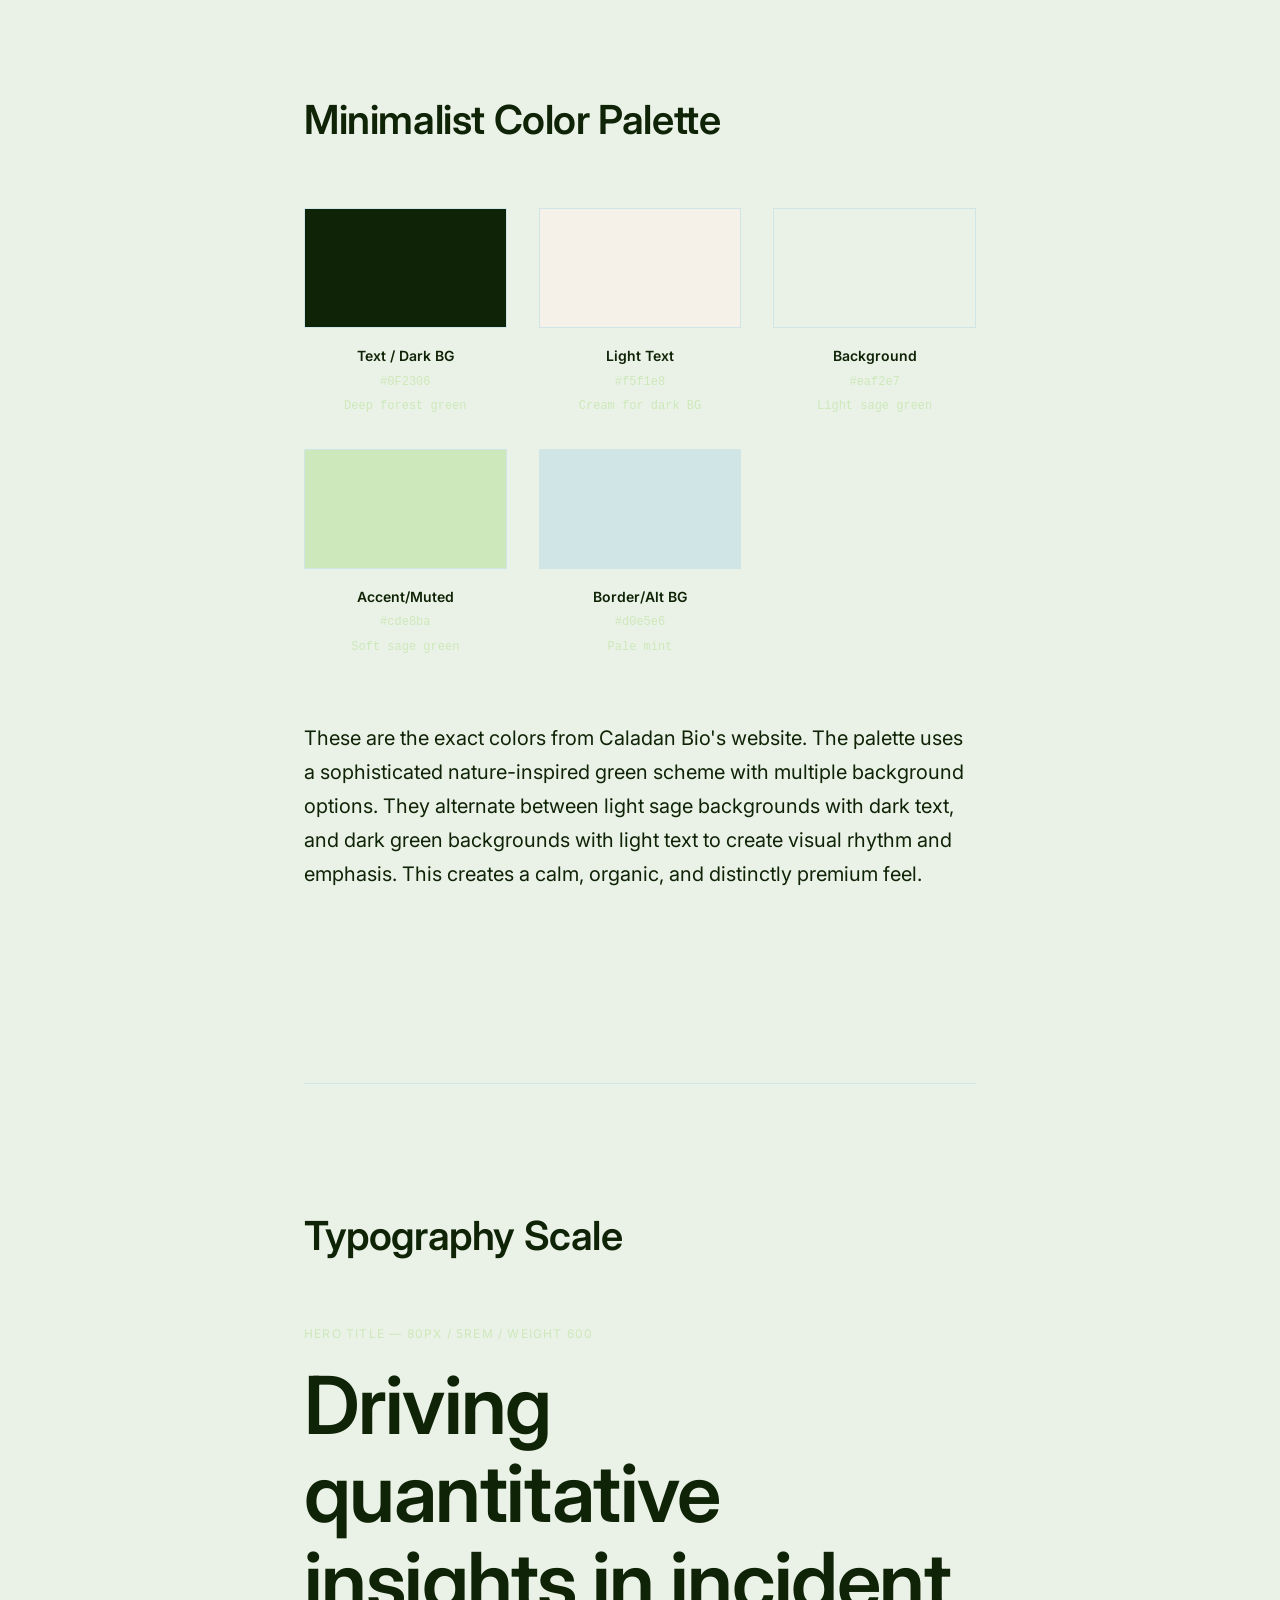
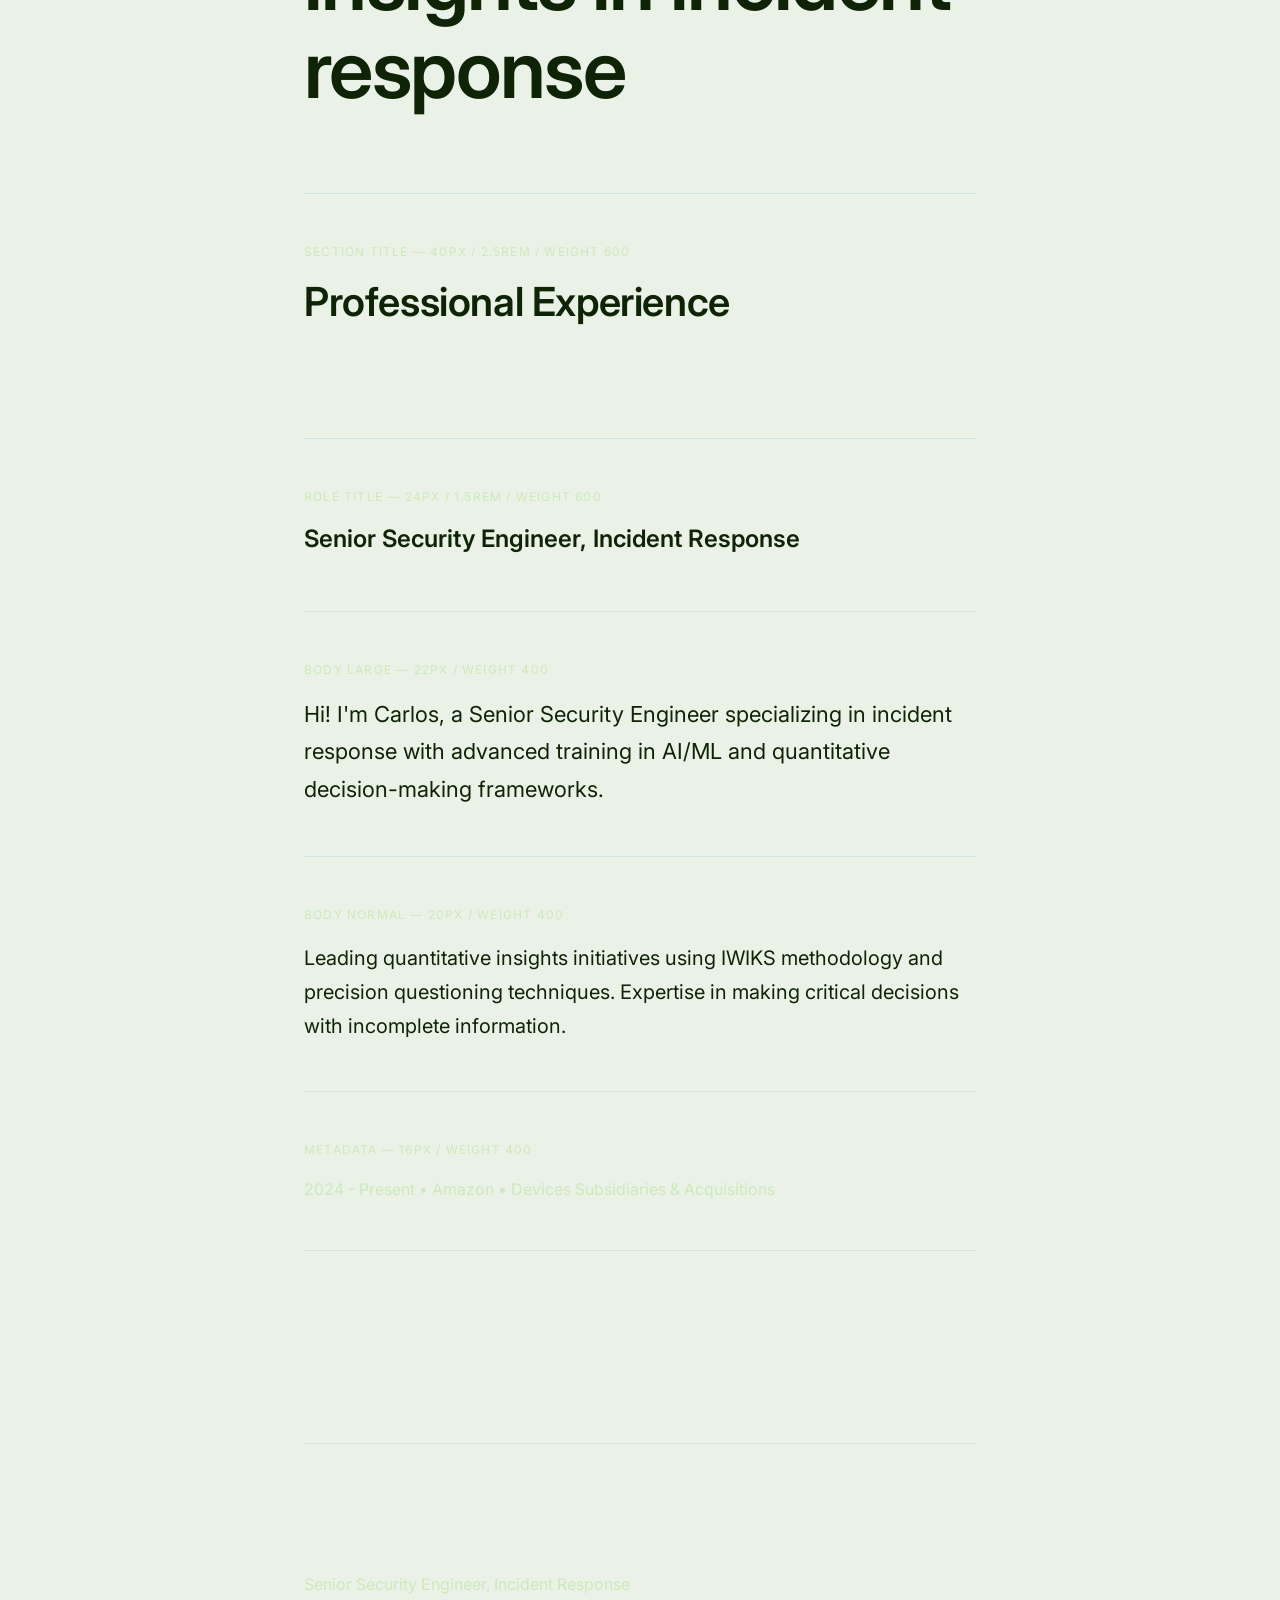
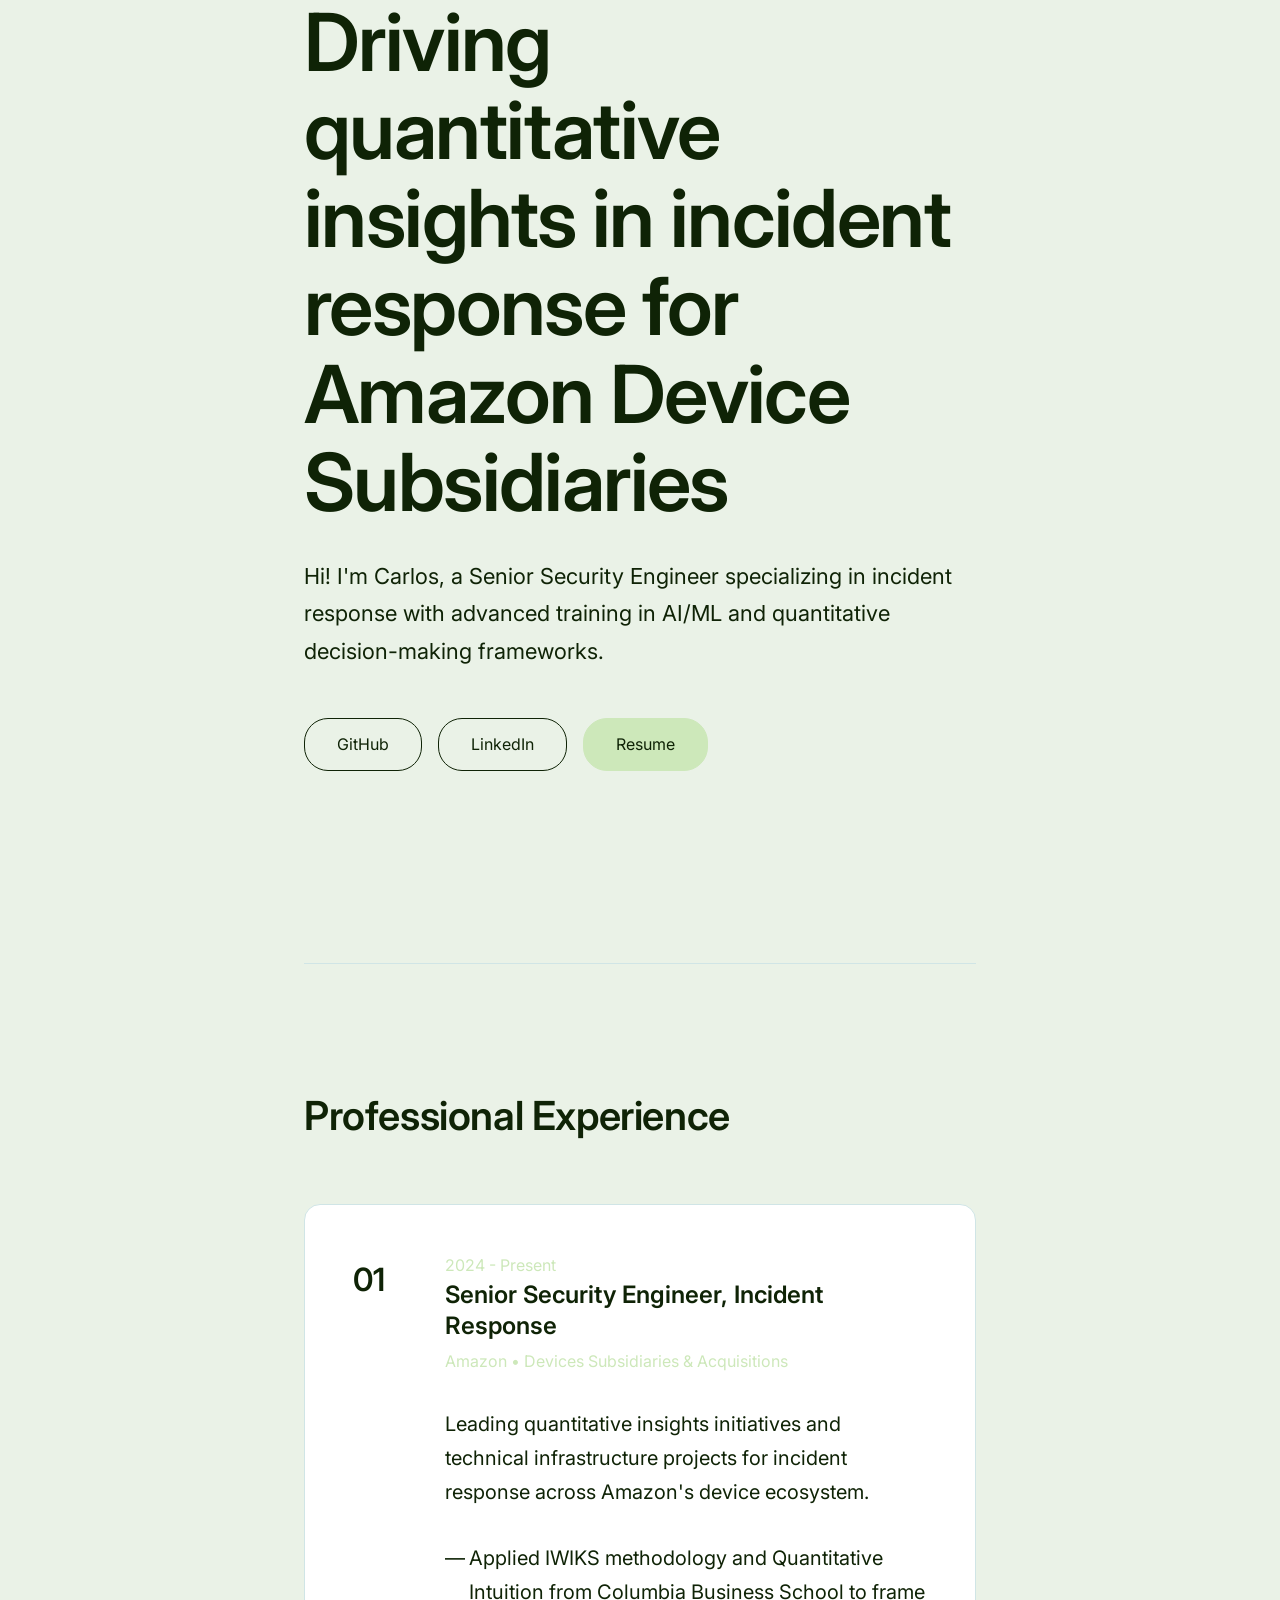
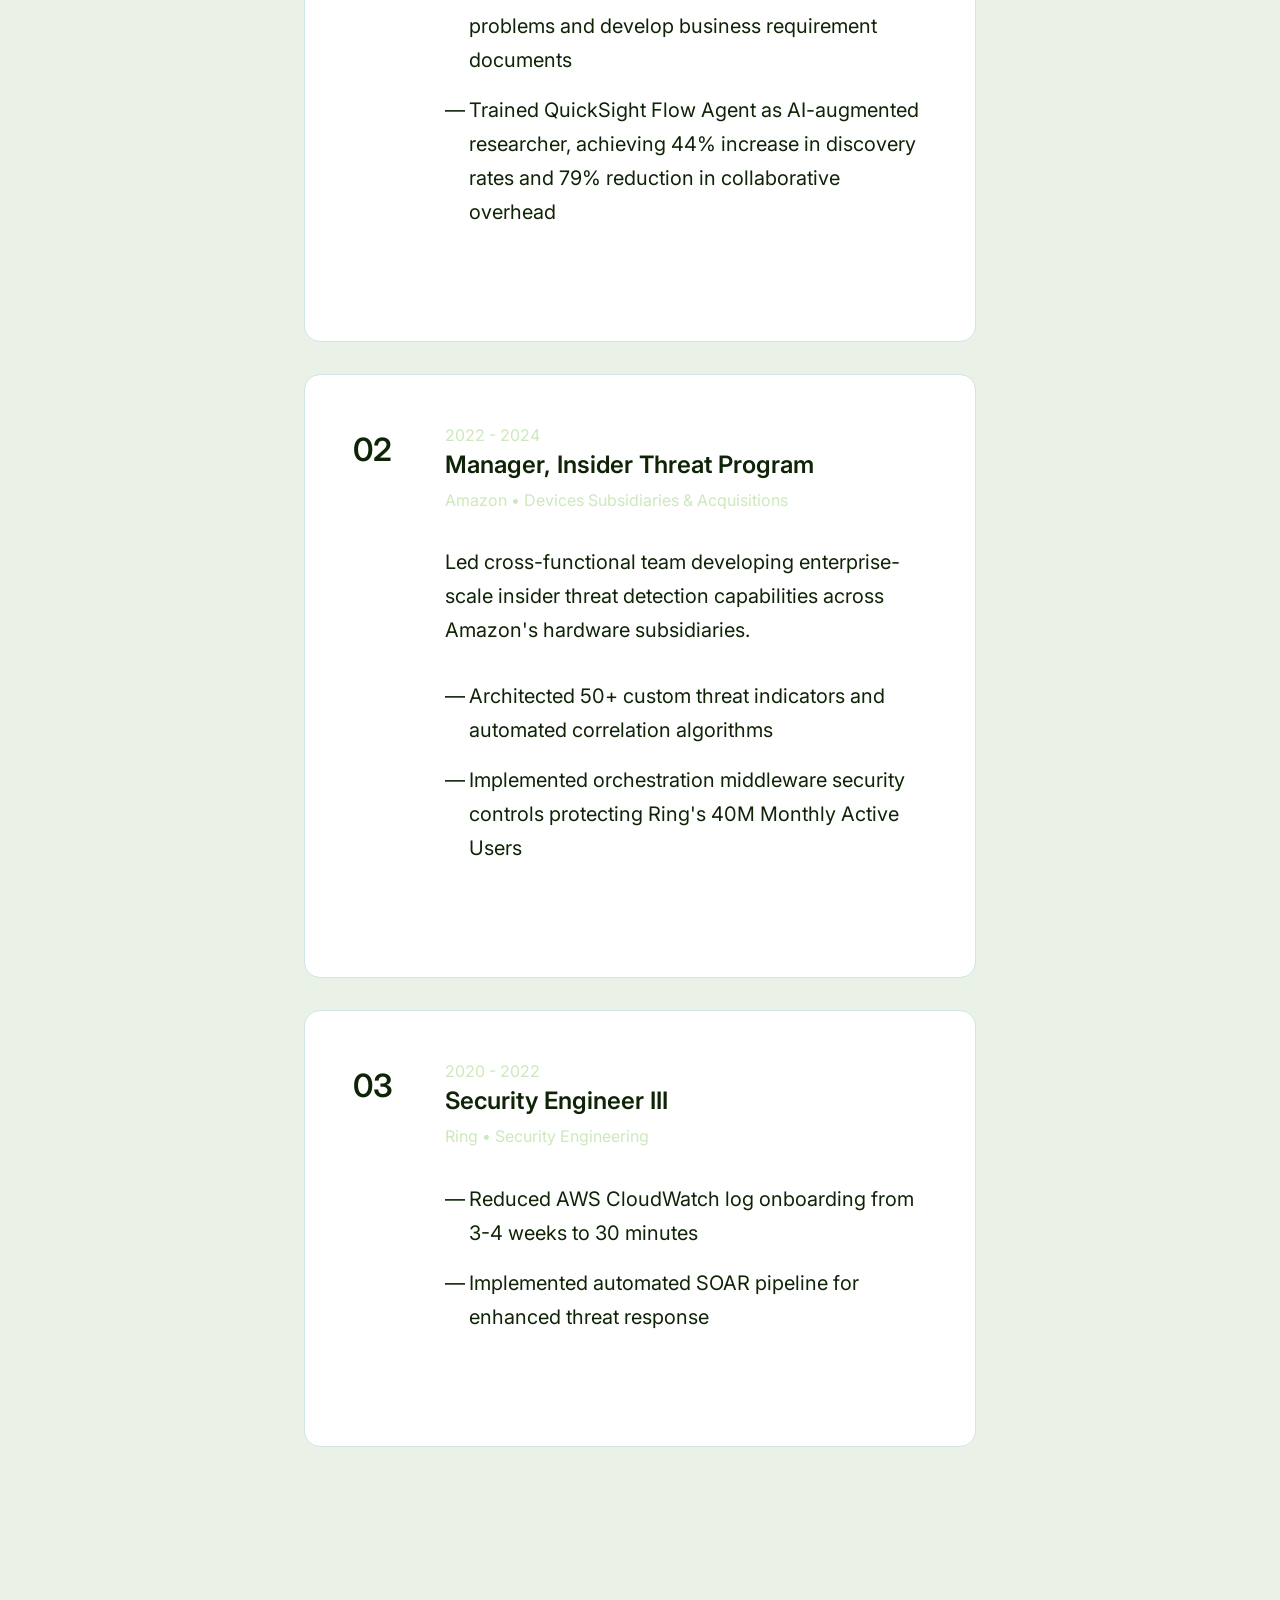
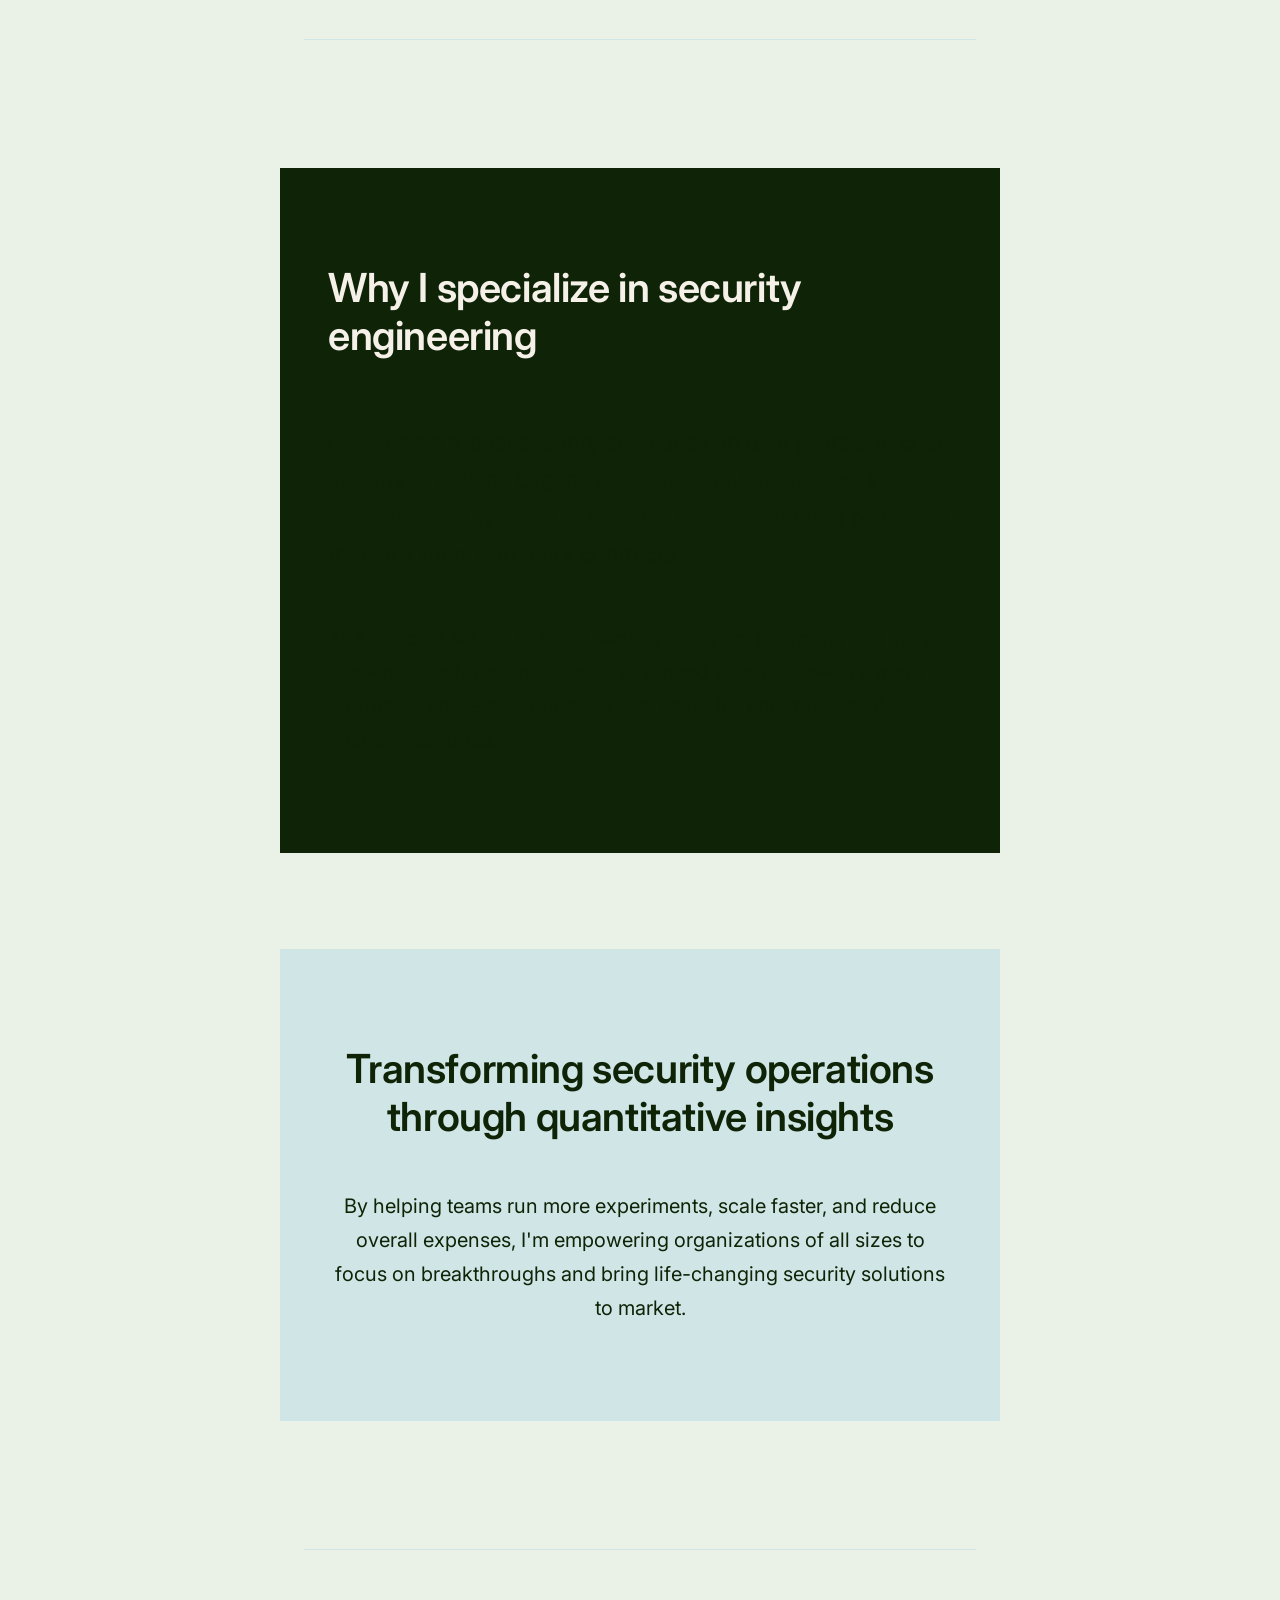
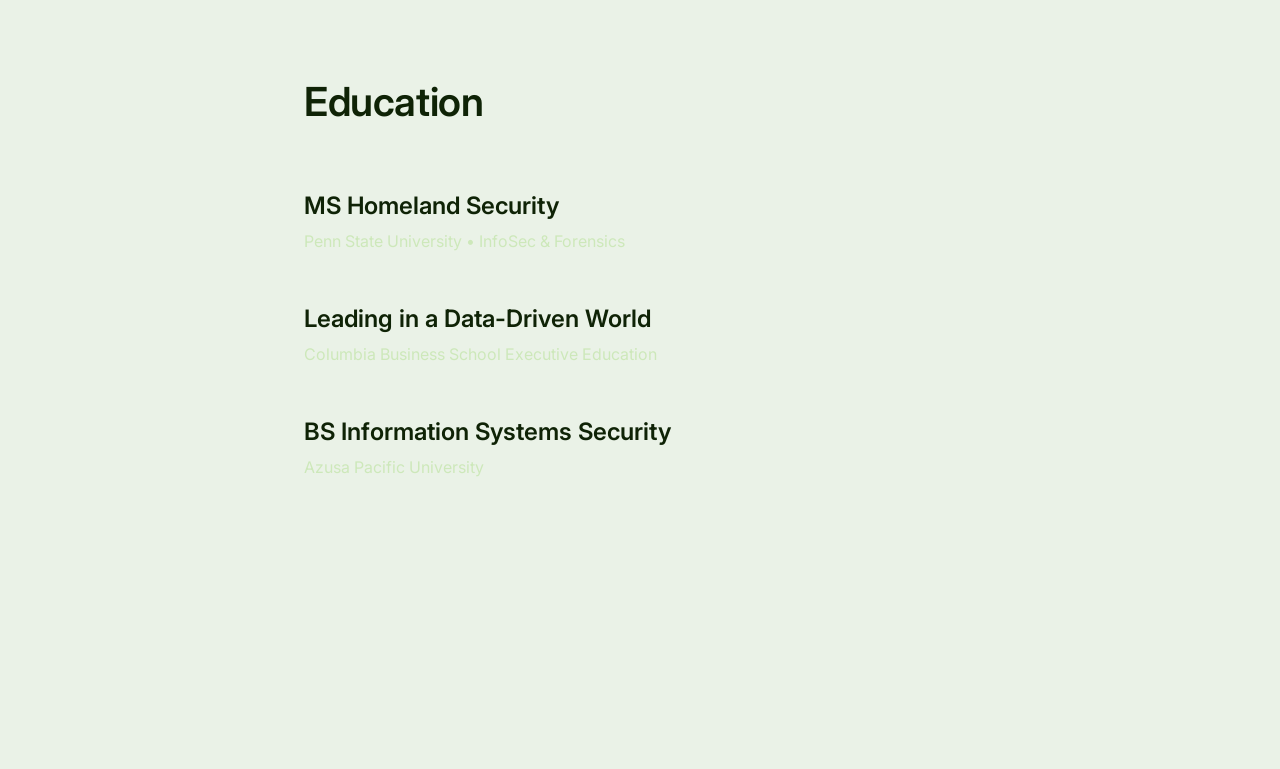
==== minimalist-sample.html @ 599f4bad "feat: implement Caladan Bio-inspired minimalist design system - Update color palette to nature-inspi" ====
<!DOCTYPE html>
<html lang="en">
<head>
    <meta charset="UTF-8">
    <meta name="viewport" content="width=device-width, initial-scale=1.0">
    <title>Minimalist Design Sample - Carlos R. Gomez</title>
    <link rel="preconnect" href="https://fonts.googleapis.com">
    <link rel="preconnect" href="https://fonts.gstatic.com" crossorigin>
    <link href="https://fonts.googleapis.com/css2?family=Inter:wght@400;600&display=swap" rel="stylesheet">
    <style>
        /* MINIMALIST COLOR PALETTE - Exact colors from Caladan Bio */
        :root {
            /* Caladan Bio's actual color palette */
            --color-text: #0F2306;           /* Deep forest green - primary text */
            --color-text-light: #f5f1e8;     /* Light text for dark backgrounds */
            --color-background: #eaf2e7;     /* Very light sage green background */
            --color-background-dark: #0F2306; /* Dark green background for contrast */
            --color-muted: #cde8ba;          /* Soft sage green for accents */
            --color-border: #d0e5e6;         /* Pale mint border */
            --color-accent: #0F2306;         /* Deep forest green for emphasis */
        }

        * {
            margin: 0;
            padding: 0;
            box-sizing: border-box;
        }

        body {
            font-family: 'Inter', -apple-system, BlinkMacSystemFont, sans-serif;
            font-size: 20px;
            line-height: 1.7;
            color: var(--color-text);
            background: var(--color-background);
            font-weight: 400;
        }

        .container {
            max-width: 720px;
            margin: 0 auto;
            padding: 0 24px;
        }

        /* TYPOGRAPHY SCALE */
        .hero-title {
            font-size: 5rem;
            line-height: 1.1;
            font-weight: 600;
            margin-bottom: 2rem;
            letter-spacing: -0.02em;
        }

        .section-title {
            font-size: 2.5rem;
            line-height: 1.2;
            font-weight: 600;
            margin-bottom: 4rem;
            letter-spacing: -0.01em;
        }

        .role-title {
            font-size: 1.5rem;
            line-height: 1.3;
            font-weight: 600;
            margin-bottom: 0.5rem;
        }

        .body-large {
            font-size: 22px;
            line-height: 1.7;
            color: var(--color-text);
        }

        .body-normal {
            font-size: 20px;
            line-height: 1.7;
            color: var(--color-text);
        }

        .metadata {
            font-size: 16px;
            line-height: 1.6;
            color: var(--color-muted);
        }

        /* SPACING */
        .section {
            margin-bottom: 12rem;
        }

        .experience-item {
            margin-bottom: 6rem;
        }

        /* LINKS & BUTTONS */
        a {
            color: var(--color-text);
            text-decoration: none;
            border-bottom: 1px solid var(--color-text);
        }

        a:hover {
            opacity: 0.6;
        }

        .button {
            display: inline-block;
            padding: 12px 32px;
            border: 1.5px solid var(--color-text);
            border-radius: 24px;
            color: var(--color-text);
            text-decoration: none;
            font-size: 16px;
            font-weight: 400;
            transition: all 0.2s ease;
        }

        .button:hover {
            background: var(--color-text);
            color: var(--color-background);
            opacity: 1;
        }

        .button-primary {
            background: var(--color-muted);
            border-color: var(--color-muted);
        }

        .button-primary:hover {
            background: var(--color-text);
            border-color: var(--color-text);
        }

        /* LISTS */
        ul {
            list-style: none;
            margin-top: 2rem;
        }

        ul li {
            margin-bottom: 1rem;
            padding-left: 1.5rem;
            position: relative;
        }

        ul li:before {
            content: "—";
            position: absolute;
            left: 0;
        }

        /* DIVIDER */
        .divider {
            height: 1px;
            background: var(--color-border);
            margin: 8rem 0;
        }

        /* CARDS - Caladan Bio Style */
        .card {
            background: white;
            border: 1px solid var(--color-border);
            border-radius: 16px;
            padding: 3rem;
            margin-bottom: 2rem;
        }

        .card-accent {
            background: var(--color-muted);
            border-color: var(--color-muted);
        }

        .section-dark {
            background: var(--color-background-dark);
            color: var(--color-text-light);
            padding: 6rem 0;
            margin-left: -24px;
            margin-right: -24px;
            padding-left: 24px;
            padding-right: 24px;
        }

        .section-dark h2,
        .section-dark h3,
        .section-dark .number {
            color: var(--color-text-light);
        }

        .section-dark .metadata {
            color: rgba(245, 241, 232, 0.7);
        }

        .section-light {
            background: var(--color-border);
            padding: 6rem 0;
            margin-left: -24px;
            margin-right: -24px;
            padding-left: 24px;
            padding-right: 24px;
        }

        .numbered-item {
            display: flex;
            gap: 2rem;
            margin-bottom: 3rem;
        }

        .number {
            font-size: 2rem;
            font-weight: 600;
            color: var(--color-text);
            min-width: 60px;
        }

        /* COLOR PALETTE SWATCHES */
        .palette {
            display: grid;
            grid-template-columns: repeat(auto-fit, minmax(200px, 1fr));
            gap: 2rem;
            margin: 4rem 0;
        }

        .swatch {
            text-align: center;
        }

        .swatch-color {
            height: 120px;
            border: 1px solid var(--color-border);
            margin-bottom: 1rem;
        }

        .swatch-label {
            font-size: 14px;
            font-weight: 600;
            margin-bottom: 0.25rem;
        }

        .swatch-value {
            font-size: 12px;
            color: var(--color-muted);
            font-family: monospace;
        }

        /* TYPOGRAPHY SAMPLES */
        .type-sample {
            margin-bottom: 3rem;
            padding-bottom: 3rem;
            border-bottom: 1px solid var(--color-border);
        }

        .type-label {
            font-size: 12px;
            color: var(--color-muted);
            text-transform: uppercase;
            letter-spacing: 0.1em;
            margin-bottom: 1rem;
        }

        @media (max-width: 768px) {
            .hero-title {
                font-size: 3rem;
            }
            .section-title {
                font-size: 2rem;
            }
            body {
                font-size: 18px;
            }
        }
    </style>
</head>
<body>
    <div class="container">
        <!-- COLOR PALETTE SECTION -->
        <section class="section" style="margin-top: 6rem;">
            <h1 class="section-title">Minimalist Color Palette</h1>
            
            <div class="palette">
                <div class="swatch">
                    <div class="swatch-color" style="background: #0F2306; border-color: #d0e5e6;"></div>
                    <div class="swatch-label">Text / Dark BG</div>
                    <div class="swatch-value">#0F2306</div>
                    <div class="swatch-value" style="margin-top: 0.25rem;">Deep forest green</div>
                </div>
                <div class="swatch">
                    <div class="swatch-color" style="background: #f5f1e8;"></div>
                    <div class="swatch-label">Light Text</div>
                    <div class="swatch-value">#f5f1e8</div>
                    <div class="swatch-value" style="margin-top: 0.25rem;">Cream for dark BG</div>
                </div>
                <div class="swatch">
                    <div class="swatch-color" style="background: #eaf2e7;"></div>
                    <div class="swatch-label">Background</div>
                    <div class="swatch-value">#eaf2e7</div>
                    <div class="swatch-value" style="margin-top: 0.25rem;">Light sage green</div>
                </div>
                <div class="swatch">
                    <div class="swatch-color" style="background: #cde8ba;"></div>
                    <div class="swatch-label">Accent/Muted</div>
                    <div class="swatch-value">#cde8ba</div>
                    <div class="swatch-value" style="margin-top: 0.25rem;">Soft sage green</div>
                </div>
                <div class="swatch">
                    <div class="swatch-color" style="background: #d0e5e6;"></div>
                    <div class="swatch-label">Border/Alt BG</div>
                    <div class="swatch-value">#d0e5e6</div>
                    <div class="swatch-value" style="margin-top: 0.25rem;">Pale mint</div>
                </div>
            </div>

            <p class="body-normal" style="margin-top: 3rem;">
                These are the exact colors from Caladan Bio's website. The palette uses a sophisticated 
                nature-inspired green scheme with multiple background options. They alternate between light 
                sage backgrounds with dark text, and dark green backgrounds with light text to create visual 
                rhythm and emphasis. This creates a calm, organic, and distinctly premium feel.
            </p>
        </section>

        <div class="divider"></div>

        <!-- TYPOGRAPHY SCALE SECTION -->
        <section class="section">
            <h1 class="section-title">Typography Scale</h1>

            <div class="type-sample">
                <div class="type-label">Hero Title — 80px / 5rem / Weight 600</div>
                <h1 class="hero-title">Driving quantitative insights in incident response</h1>
            </div>

            <div class="type-sample">
                <div class="type-label">Section Title — 40px / 2.5rem / Weight 600</div>
                <h2 class="section-title">Professional Experience</h2>
            </div>

            <div class="type-sample">
                <div class="type-label">Role Title — 24px / 1.5rem / Weight 600</div>
                <h3 class="role-title">Senior Security Engineer, Incident Response</h3>
            </div>

            <div class="type-sample">
                <div class="type-label">Body Large — 22px / Weight 400</div>
                <p class="body-large">
                    Hi! I'm Carlos, a Senior Security Engineer specializing in incident response with advanced 
                    training in AI/ML and quantitative decision-making frameworks.
                </p>
            </div>

            <div class="type-sample">
                <div class="type-label">Body Normal — 20px / Weight 400</div>
                <p class="body-normal">
                    Leading quantitative insights initiatives using IWIKS methodology and precision questioning 
                    techniques. Expertise in making critical decisions with incomplete information.
                </p>
            </div>

            <div class="type-sample">
                <div class="type-label">Metadata — 16px / Weight 400</div>
                <p class="metadata">2024 - Present • Amazon • Devices Subsidiaries & Acquisitions</p>
            </div>
        </section>

        <div class="divider"></div>

        <!-- SAMPLE HERO SECTION -->
        <section class="section">
            <p class="metadata">Senior Security Engineer, Incident Response</p>
            
            <h1 class="hero-title">Driving quantitative insights in incident response for Amazon Device Subsidiaries</h1>

            <p class="body-large" style="margin-bottom: 2rem;">
                Hi! I'm Carlos, a Senior Security Engineer specializing in incident response with advanced training 
                in AI/ML and quantitative decision-making frameworks.
            </p>

            <div style="display: flex; gap: 1rem; margin-top: 3rem;">
                <a href="#" class="button">GitHub</a>
                <a href="#" class="button">LinkedIn</a>
                <a href="#" class="button-primary button">Resume</a>
            </div>
        </section>

        <div class="divider"></div>

        <!-- SAMPLE EXPERIENCE SECTION - Caladan Bio Style with Cards -->
        <section class="section">
            <h2 class="section-title">Professional Experience</h2>

            <div class="card">
                <div class="numbered-item">
                    <div class="number">01</div>
                    <div>
                        <p class="metadata">2024 - Present</p>
                        <h3 class="role-title">Senior Security Engineer, Incident Response</h3>
                        <p class="metadata" style="margin-bottom: 2rem;">Amazon • Devices Subsidiaries & Acquisitions</p>
                        
                        <p class="body-normal" style="margin-bottom: 2rem;">
                            Leading quantitative insights initiatives and technical infrastructure projects for incident 
                            response across Amazon's device ecosystem.
                        </p>

                        <ul>
                            <li>Applied IWIKS methodology and Quantitative Intuition from Columbia Business School to frame 
                                problems and develop business requirement documents</li>
                            <li>Trained QuickSight Flow Agent as AI-augmented researcher, achieving 44% increase in discovery 
                                rates and 79% reduction in collaborative overhead</li>
                        </ul>
                    </div>
                </div>
            </div>

            <div class="card">
                <div class="numbered-item">
                    <div class="number">02</div>
                    <div>
                        <p class="metadata">2022 - 2024</p>
                        <h3 class="role-title">Manager, Insider Threat Program</h3>
                        <p class="metadata" style="margin-bottom: 2rem;">Amazon • Devices Subsidiaries & Acquisitions</p>
                        
                        <p class="body-normal" style="margin-bottom: 2rem;">
                            Led cross-functional team developing enterprise-scale insider threat detection capabilities 
                            across Amazon's hardware subsidiaries.
                        </p>

                        <ul>
                            <li>Architected 50+ custom threat indicators and automated correlation algorithms</li>
                            <li>Implemented orchestration middleware security controls protecting Ring's 40M Monthly Active Users</li>
                        </ul>
                    </div>
                </div>
            </div>

            <div class="card">
                <div class="numbered-item">
                    <div class="number">03</div>
                    <div>
                        <p class="metadata">2020 - 2022</p>
                        <h3 class="role-title">Security Engineer III</h3>
                        <p class="metadata" style="margin-bottom: 2rem;">Ring • Security Engineering</p>
                        
                        <ul>
                            <li>Reduced AWS CloudWatch log onboarding from 3-4 weeks to 30 minutes</li>
                            <li>Implemented automated SOAR pipeline for enhanced threat response</li>
                        </ul>
                    </div>
                </div>
            </div>
        </section>

        <div class="divider"></div>

        <!-- DARK SECTION EXAMPLE - Like Caladan Bio -->
        <section class="section-dark">
            <div class="container">
                <h2 class="section-title">Why I specialize in security engineering</h2>
                
                <p class="body-large" style="margin-bottom: 3rem;">
                    Developing robust security solutions can take years and cost millions of dollars. Organizations 
                    face tough choices: stick with outdated systems or invest in high-throughput platforms that 
                    lock them into hefty contracts.
                </p>

                <p class="body-normal">
                    At Amazon, I set out to build security analytics platforms that merge best-in-class functionality 
                    with advanced automation—at a more affordable cost—delivering the best value for enterprise-scale 
                    incident response.
                </p>
            </div>
        </section>

        <div style="height: 6rem;"></div>

        <!-- LIGHT ACCENT SECTION EXAMPLE -->
        <section class="section-light">
            <div class="container">
                <h2 class="section-title" style="text-align: center; margin-bottom: 3rem;">
                    Transforming security operations through quantitative insights
                </h2>
                
                <p class="body-normal" style="text-align: center; max-width: 800px; margin: 0 auto;">
                    By helping teams run more experiments, scale faster, and reduce overall expenses, I'm empowering 
                    organizations of all sizes to focus on breakthroughs and bring life-changing security solutions 
                    to market.
                </p>
            </div>
        </section>

        <div class="divider"></div>

        <!-- SAMPLE EDUCATION SECTION -->
        <section class="section">
            <h2 class="section-title">Education</h2>

            <div style="margin-bottom: 3rem;">
                <h3 class="role-title">MS Homeland Security</h3>
                <p class="metadata">Penn State University • InfoSec & Forensics</p>
            </div>

            <div style="margin-bottom: 3rem;">
                <h3 class="role-title">Leading in a Data-Driven World</h3>
                <p class="metadata">Columbia Business School Executive Education</p>
            </div>

            <div style="margin-bottom: 3rem;">
                <h3 class="role-title">BS Information Systems Security</h3>
                <p class="metadata">Azusa Pacific University</p>
            </div>
        </section>

        <div style="height: 6rem;"></div>
    </div>
</body>
</html>
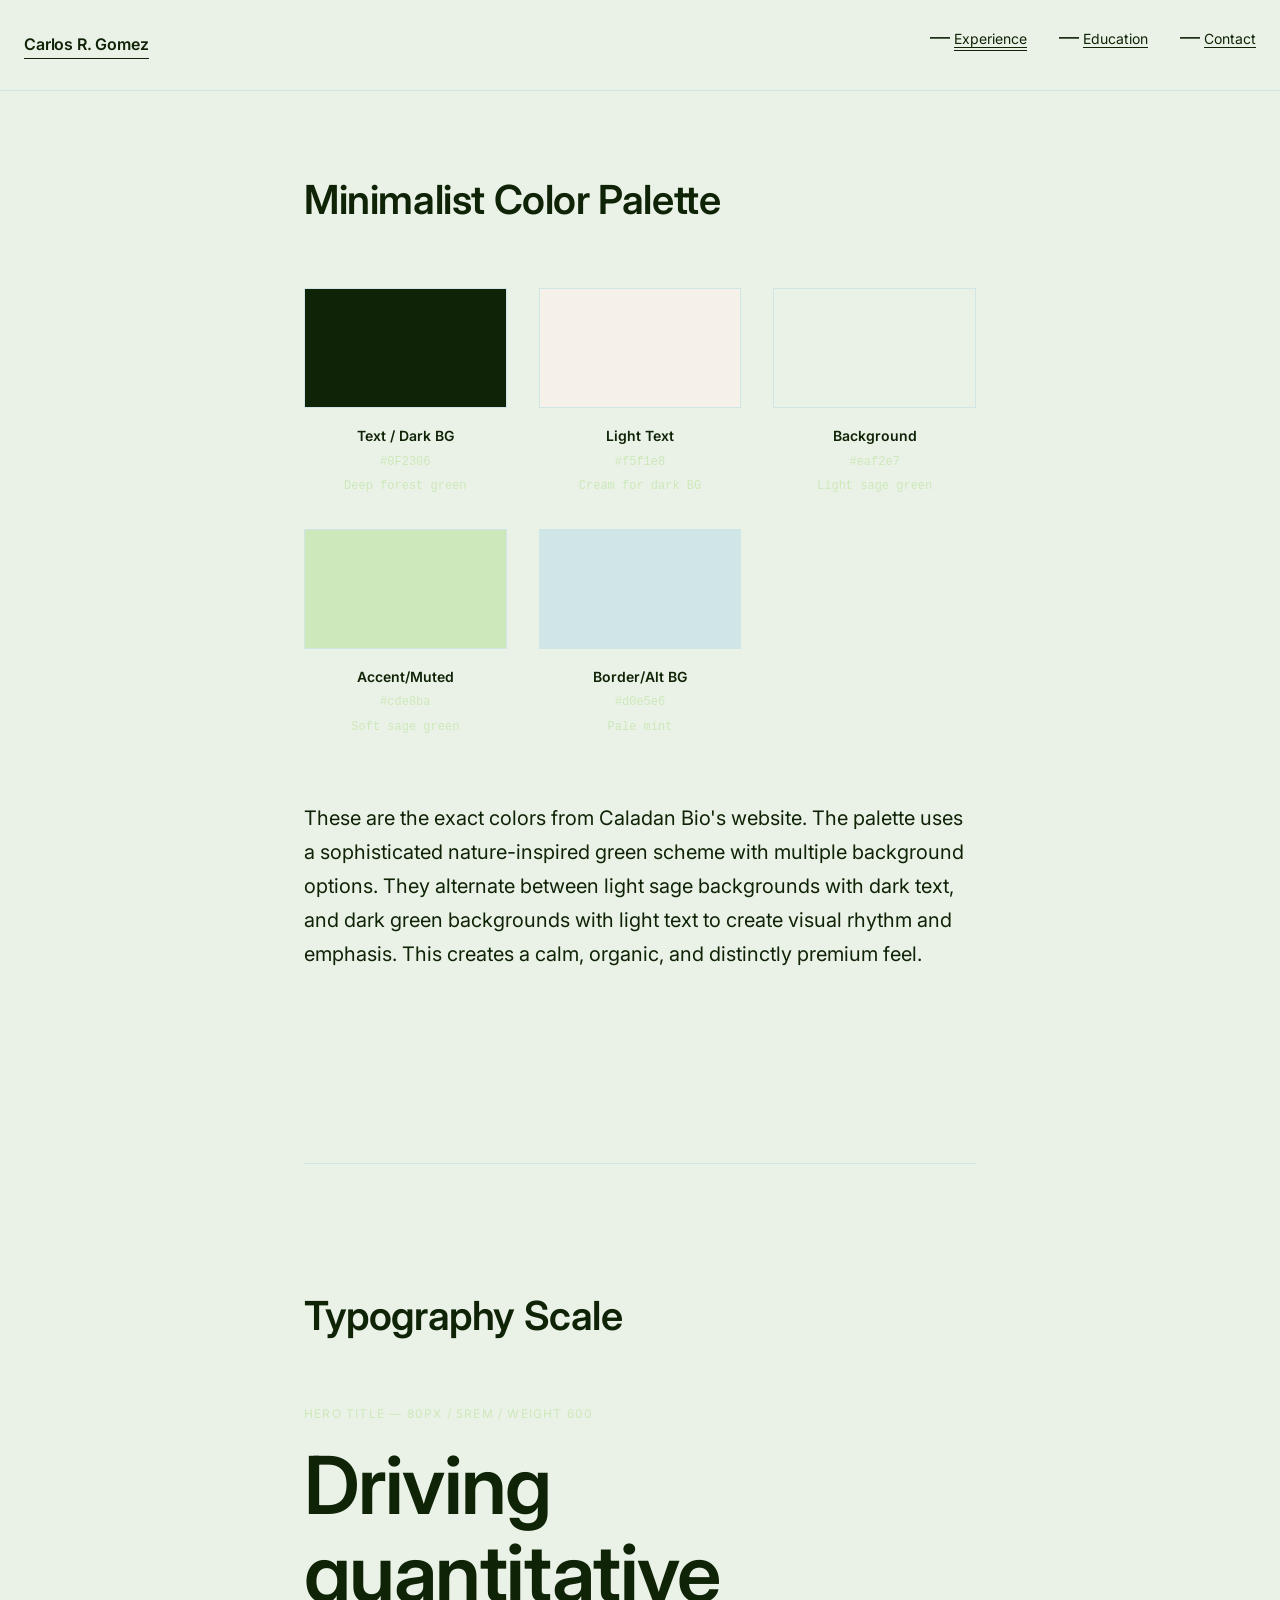
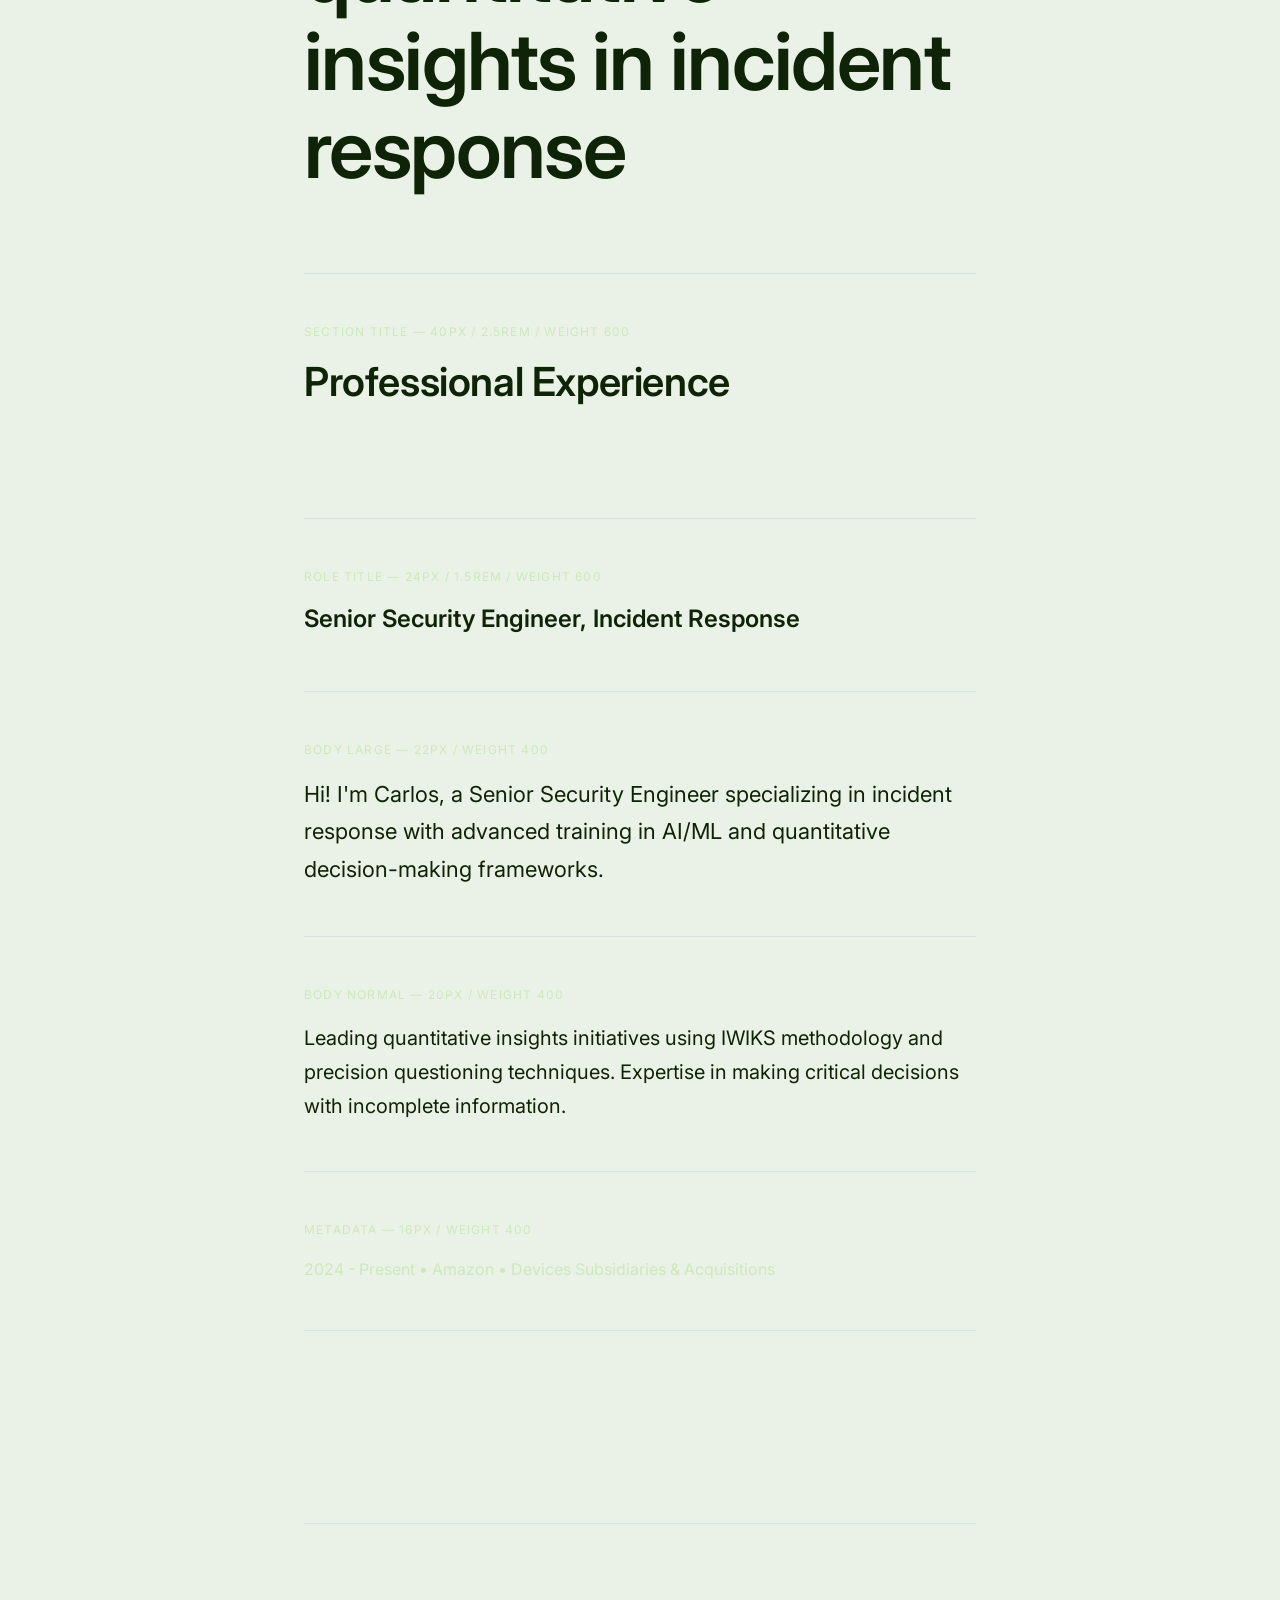
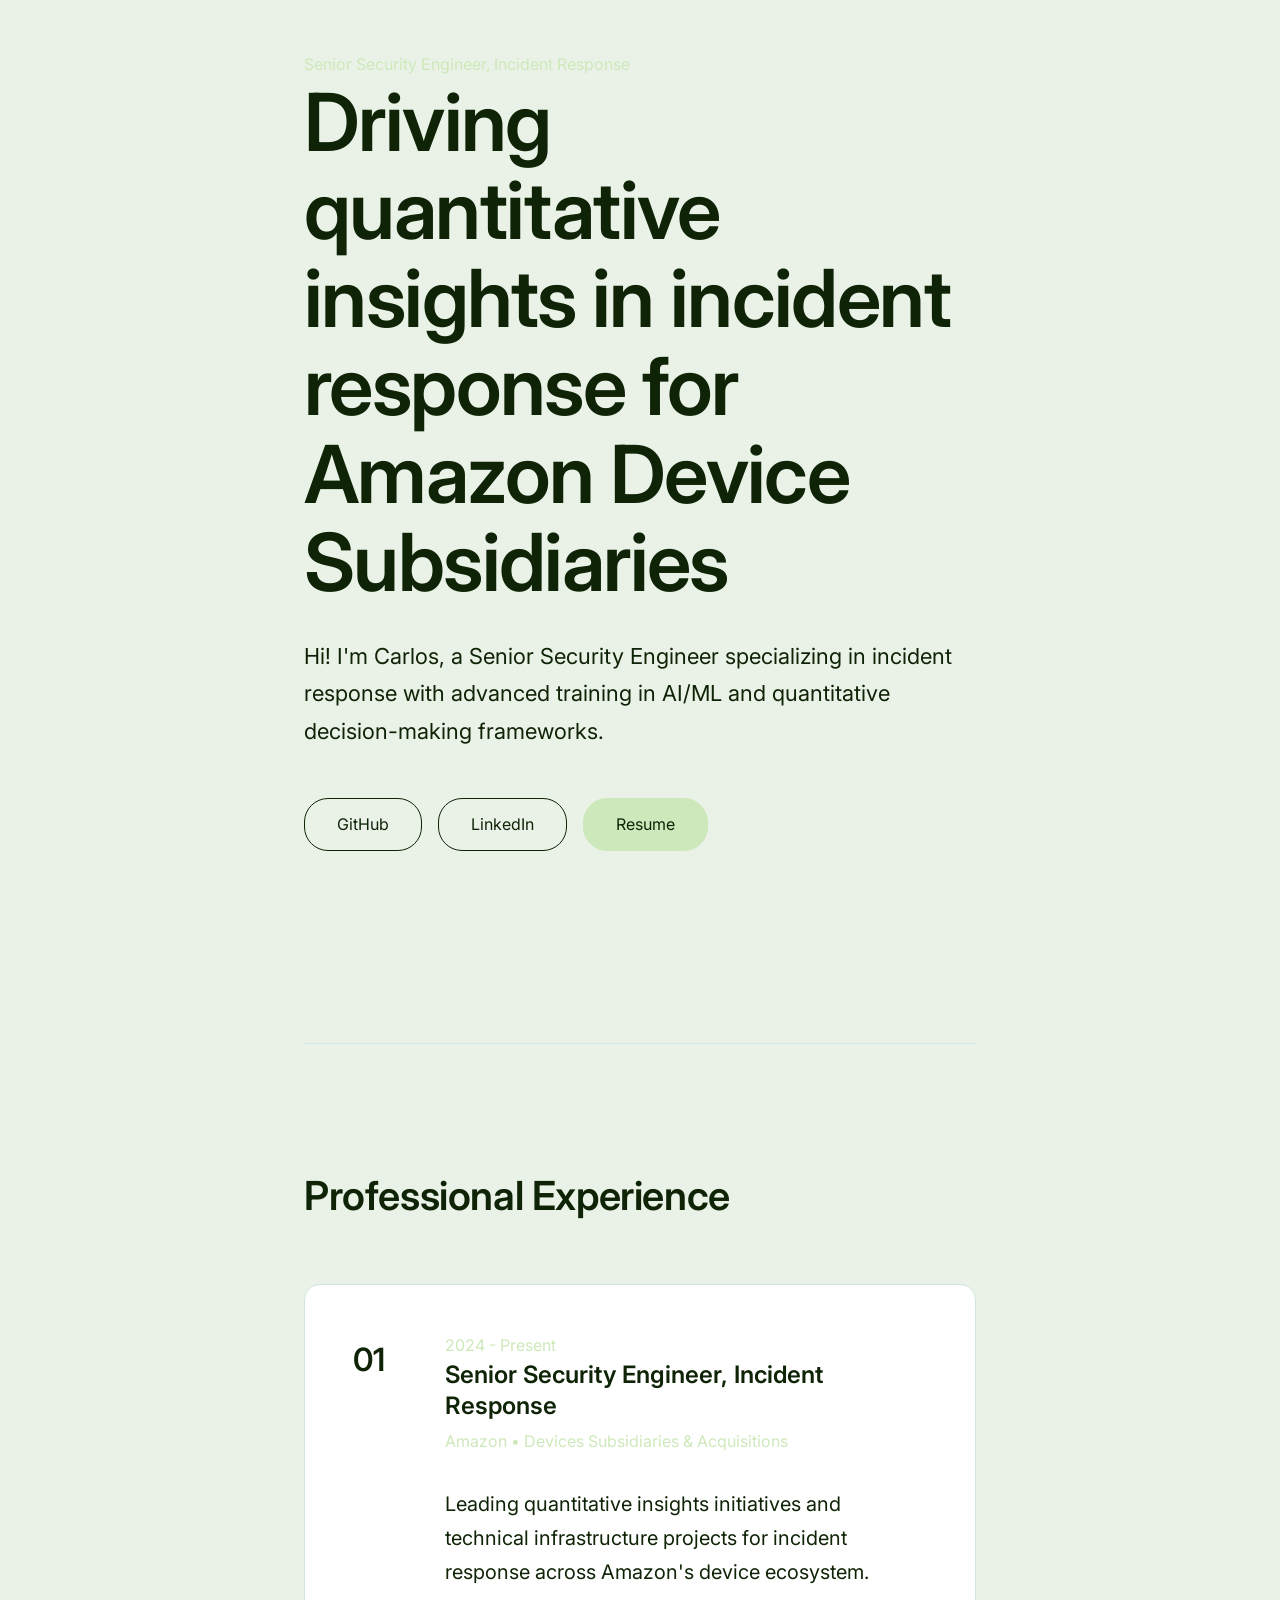
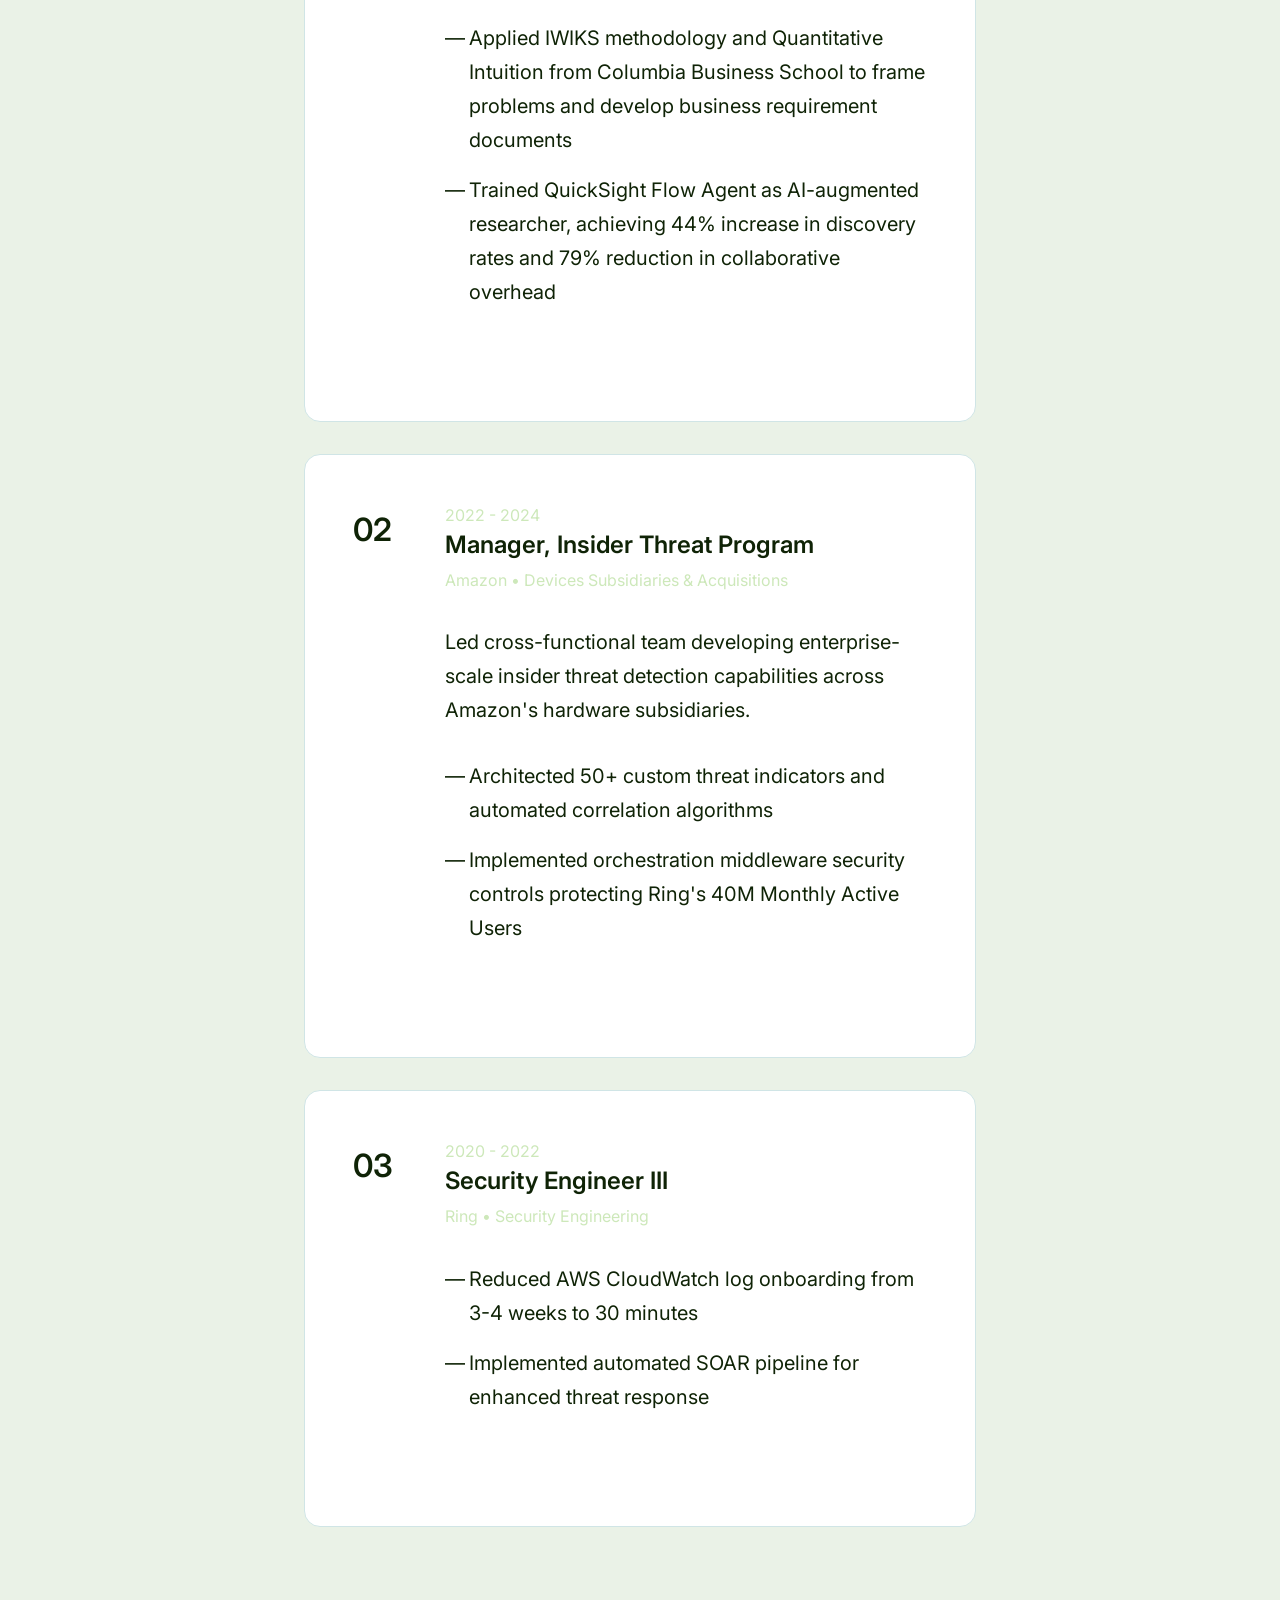
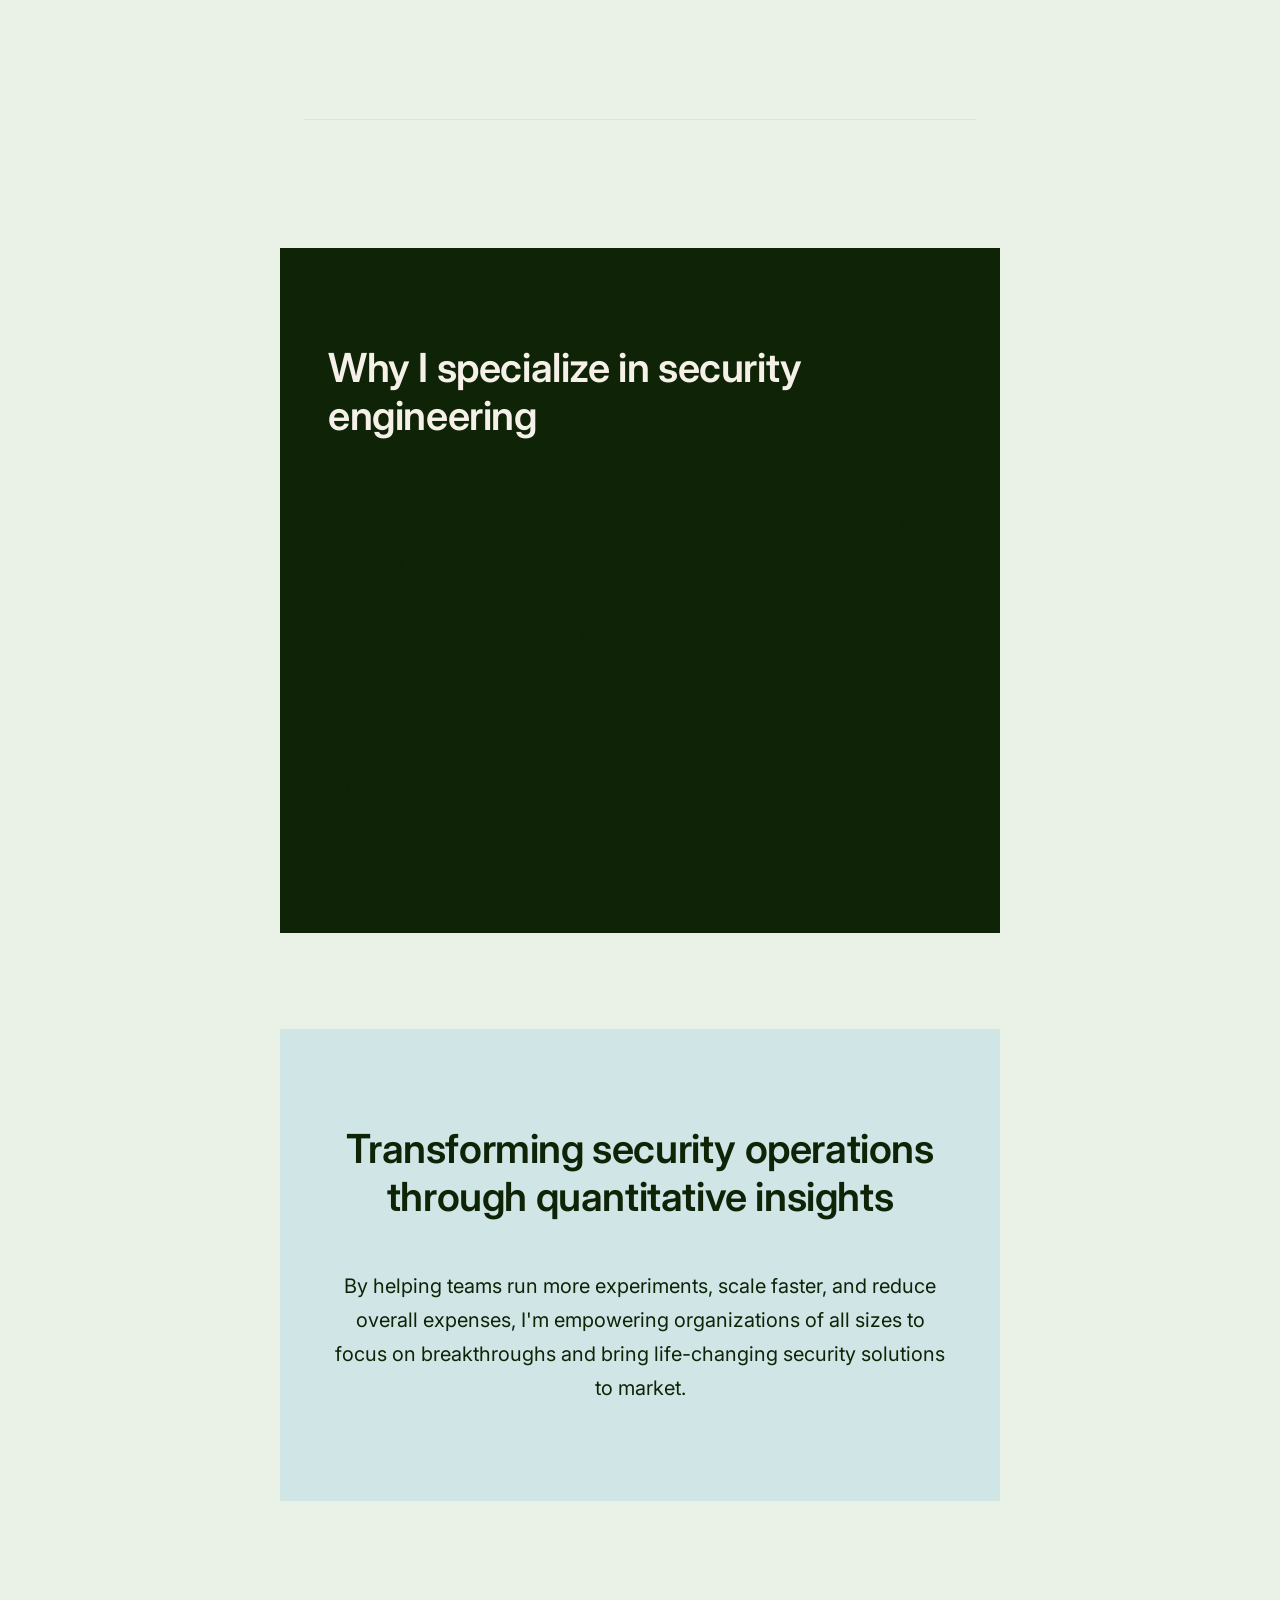
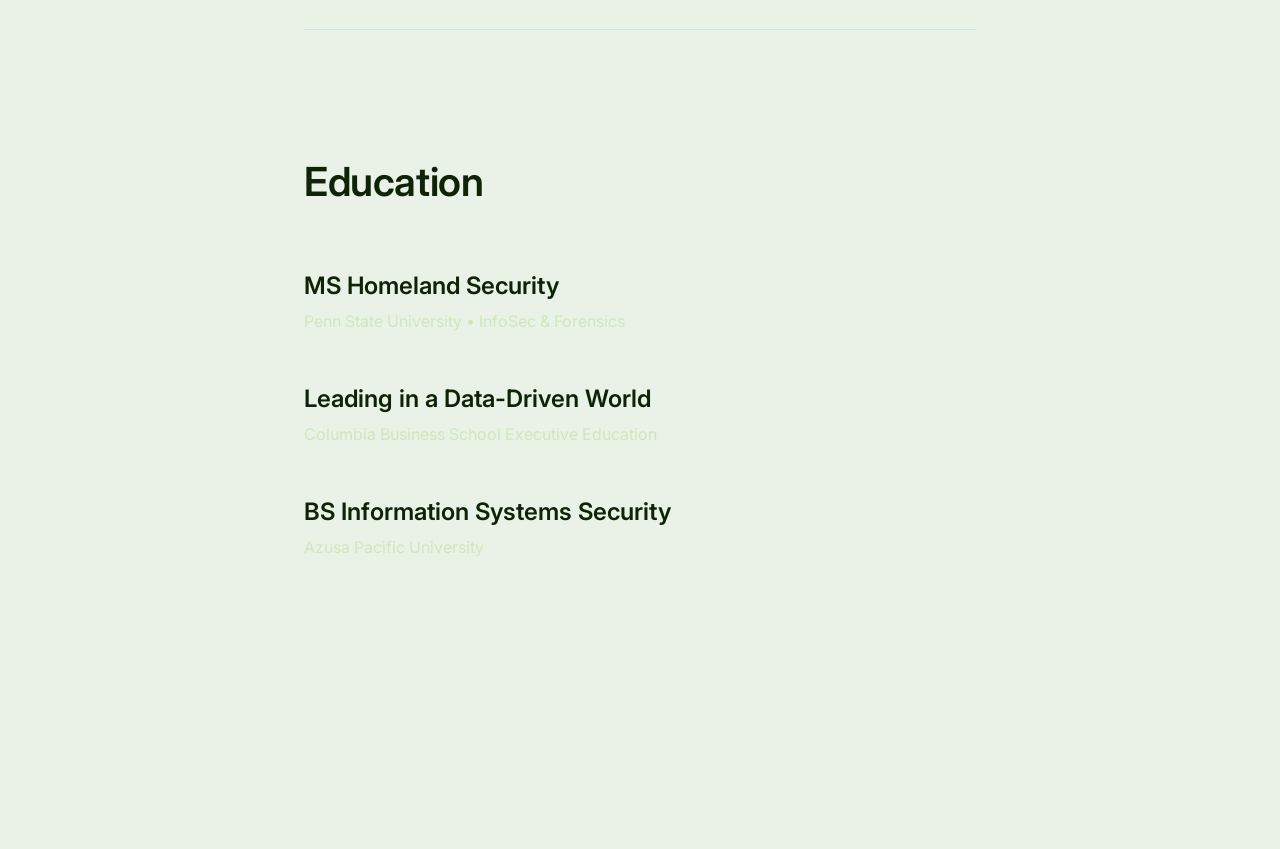
==== commit 5119fb7c: "feat: add minimalist navigation component to design system - Add fixed top navigation with clean sty" ====
--- a/minimalist-sample.html
+++ b/minimalist-sample.html
@@ -199,6 +199,69 @@
             padding-right: 24px;
         }
 
+        /* Navigation styles */
+        .nav {
+            position: fixed;
+            top: 0;
+            left: 0;
+            right: 0;
+            z-index: 1000;
+            background: var(--color-background);
+            border-bottom: 1px solid var(--color-border);
+        }
+
+        .nav-container {
+            max-width: 1280px;
+            margin: 0 auto;
+            padding: 20px 24px;
+            display: flex;
+            align-items: center;
+            justify-content: space-between;
+        }
+
+        .nav-logo {
+            font-size: 16px;
+            font-weight: 600;
+            color: var(--color-text);
+            text-decoration: none;
+            letter-spacing: -0.01em;
+        }
+
+        .nav-logo:hover {
+            opacity: 0.7;
+        }
+
+        .nav-links {
+            display: flex;
+            gap: 32px;
+            align-items: center;
+            list-style: none;
+            margin: 0;
+            padding: 0;
+        }
+
+        .nav-link {
+            font-size: 14px;
+            color: var(--color-text);
+            text-decoration: none;
+            position: relative;
+            transition: opacity 0.2s ease;
+        }
+
+        .nav-link:hover {
+            opacity: 0.6;
+        }
+
+        .nav-link.active::after {
+            content: '';
+            position: absolute;
+            bottom: -4px;
+            left: 0;
+            right: 0;
+            height: 1px;
+            background: var(--color-text);
+        }
+
         .numbered-item {
             display: flex;
             gap: 2rem;
@@ -272,6 +335,21 @@
 </head>
 <body>
     <div class="container">
+        <!-- NAVIGATION EXAMPLE -->
+        <nav class="nav">
+            <div class="nav-container">
+                <a href="#" class="nav-logo">Carlos R. Gomez</a>
+                <ul class="nav-links">
+                    <li><a href="#experience" class="nav-link active">Experience</a></li>
+                    <li><a href="#education" class="nav-link">Education</a></li>
+                    <li><a href="#contact" class="nav-link">Contact</a></li>
+                </ul>
+            </div>
+        </nav>
+
+        <!-- Add spacing for fixed nav -->
+        <div style="height: 80px;"></div>
+
         <!-- COLOR PALETTE SECTION -->
         <section class="section" style="margin-top: 6rem;">
             <h1 class="section-title">Minimalist Color Palette</h1>
